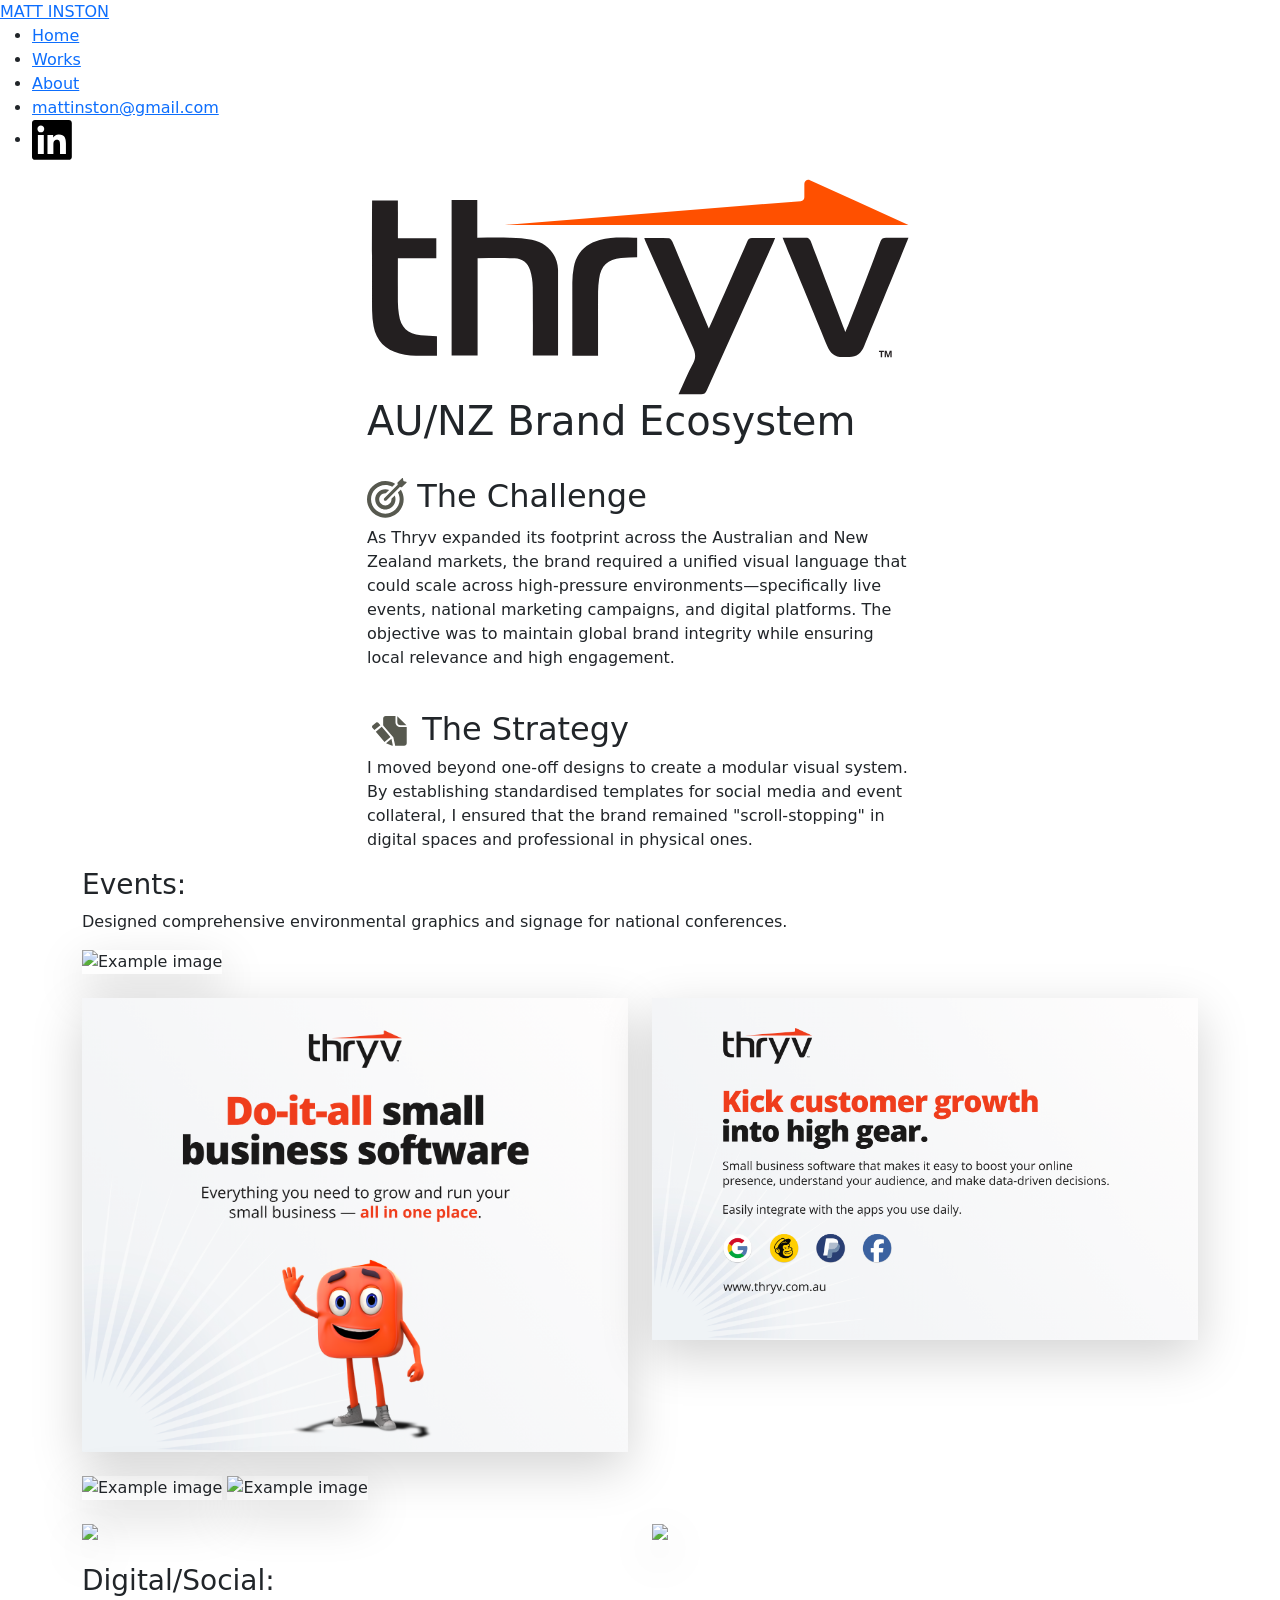
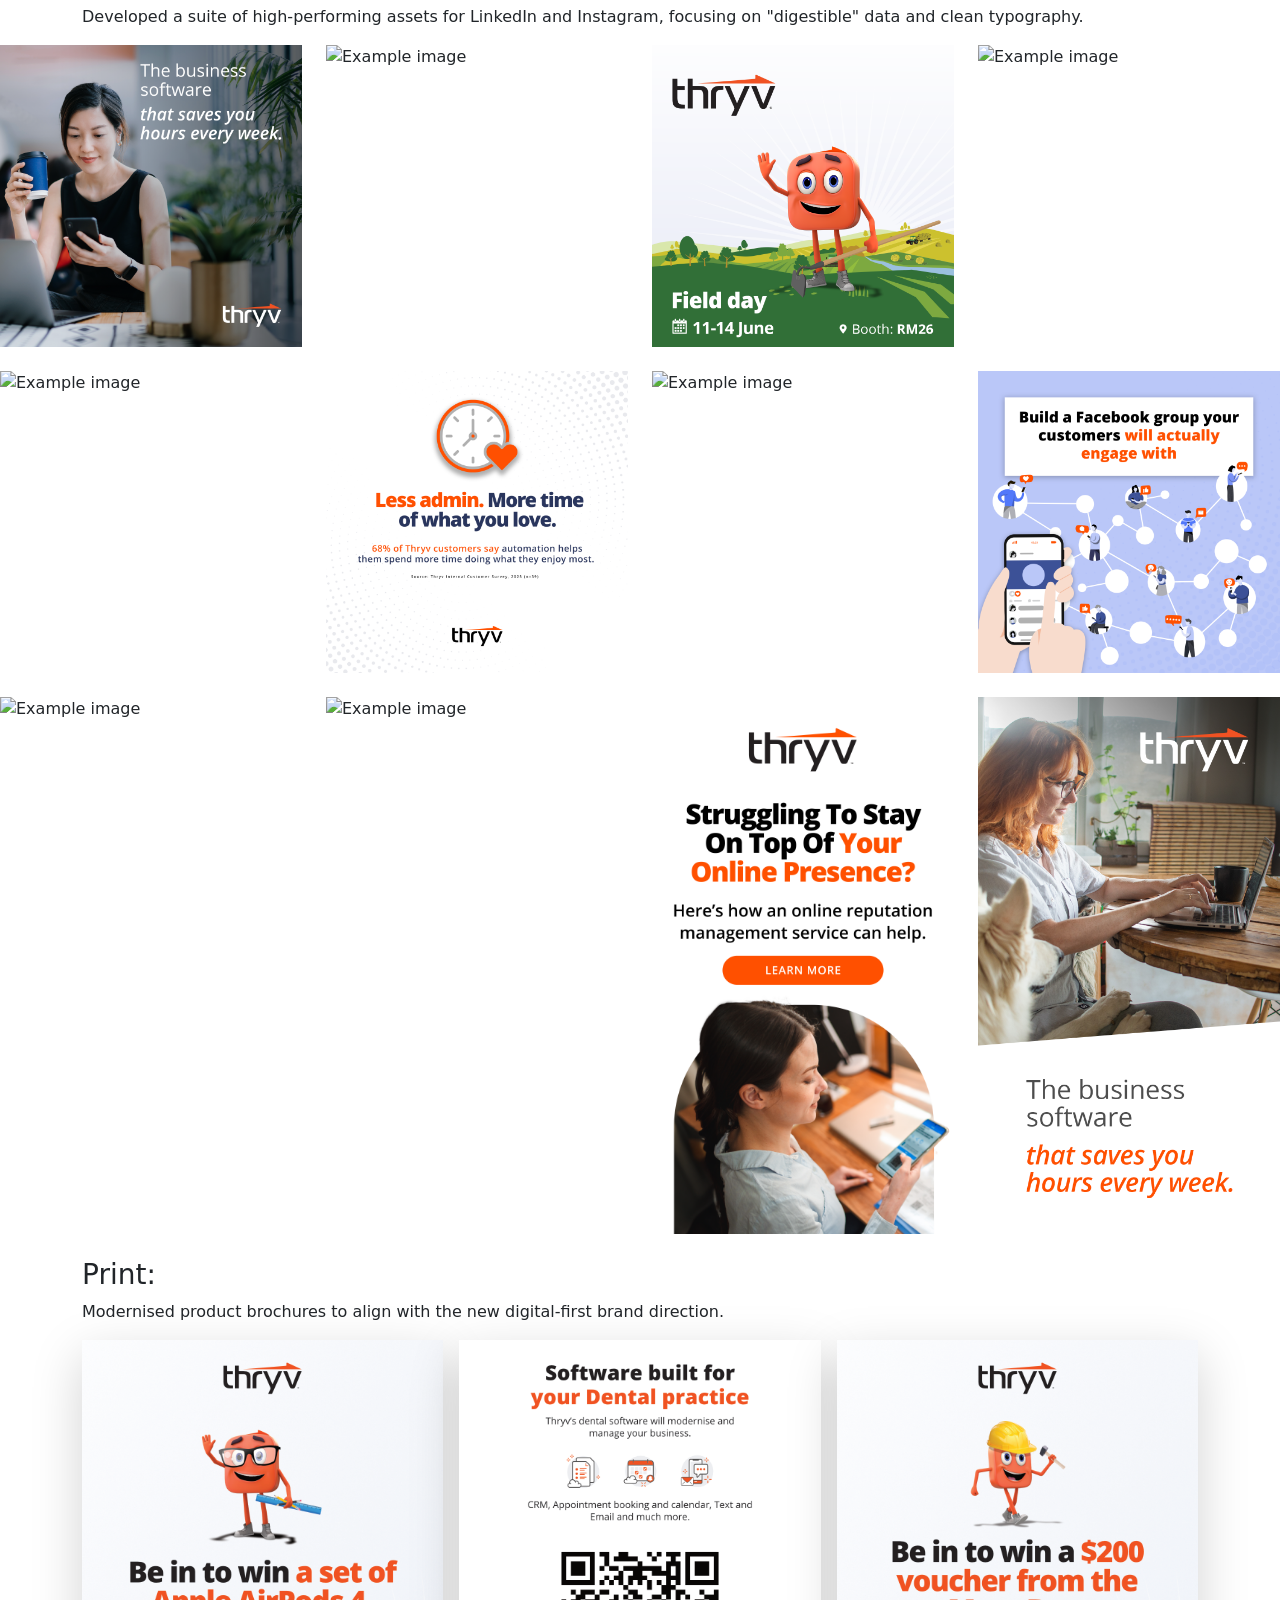
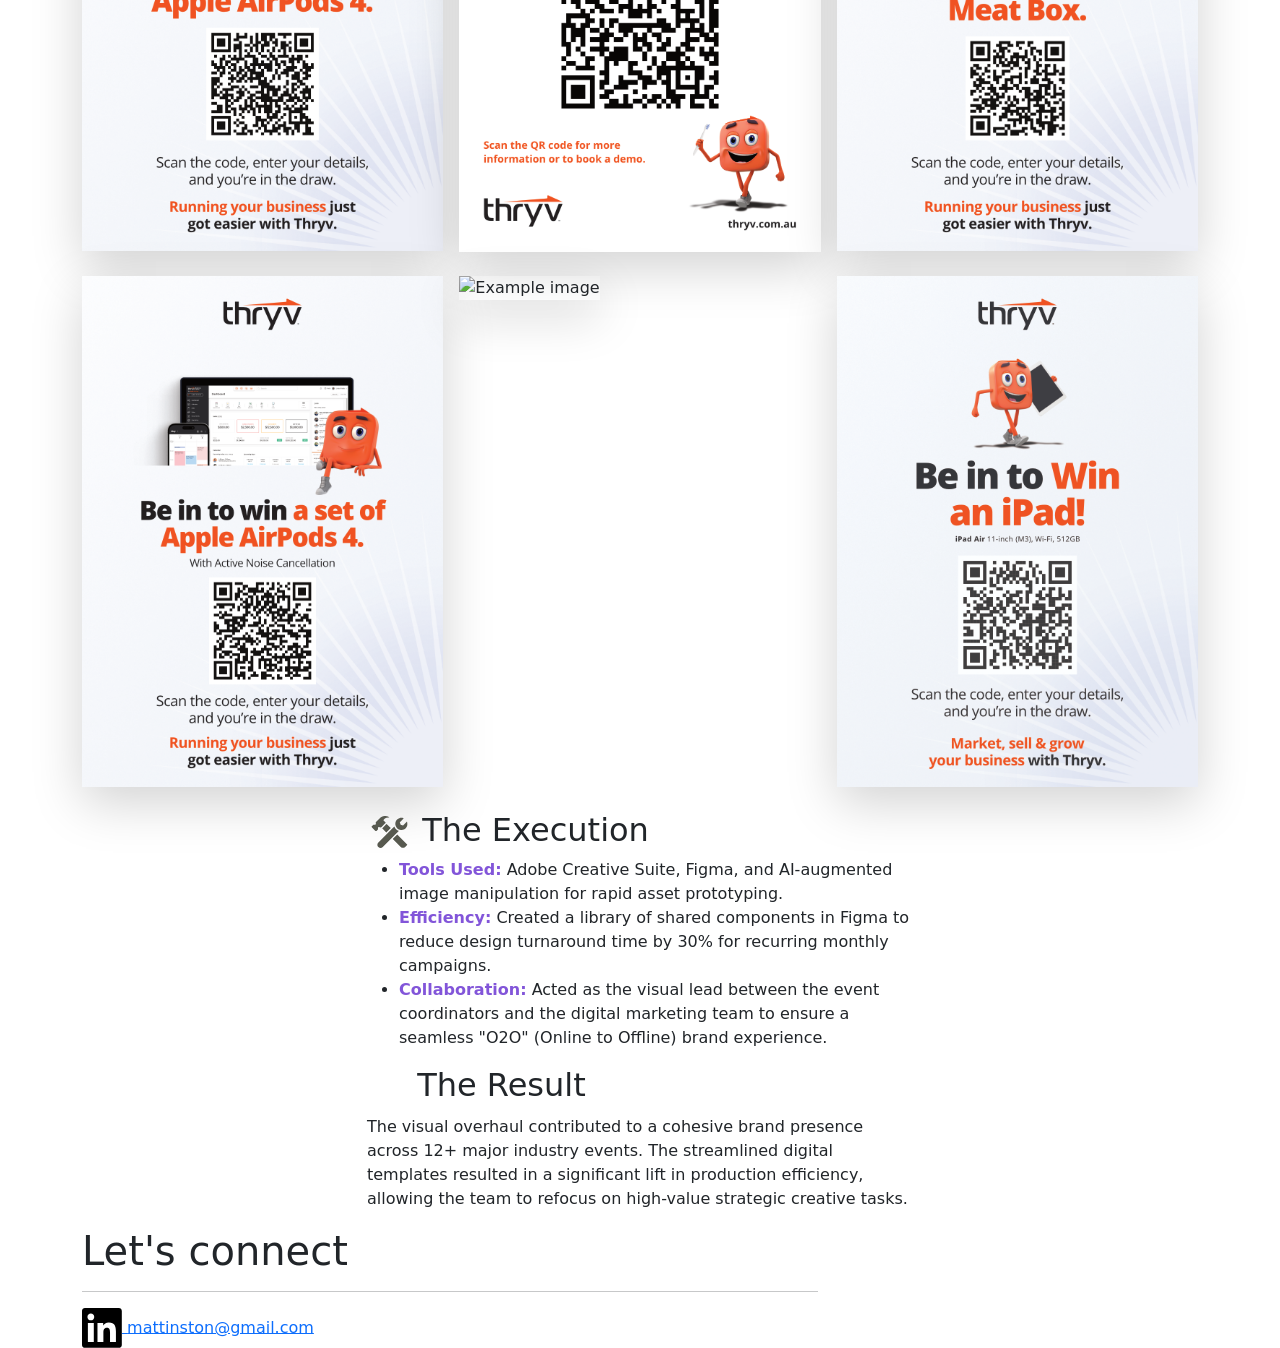
==== thryv.html @ fdf3aff1 "Add files via upload" ====
<!doctype html>
<html lang="en">
  <head>
    <meta charset="utf-8">

    <meta name="viewport" content="width=device-width, initial-scale=1.0">
    <meta name="description" content="">
    <meta name="author" content="Mark Otto, Jacob Thornton, and Bootstrap contributors">
    <meta name="generator" content="Hugo 0.83.1">
    <link rel="icon" href="favvvie.svg">
    <title>matt inston - design folio</title>


    <link rel="preconnect" href="https://fonts.googleapis.com">
    <link rel="preconnect" href="https://fonts.gstatic.com" crossorigin>
    <link href="https://fonts.googleapis.com/css2?family=Inter:ital,opsz,wght@0,14..32,100..900;1,14..32,100..900&family=Manrope:wght@200..800&display=swap" rel="stylesheet">




    <link rel="canonical" href="https://getbootstrap.com/docs/5.0/examples/heroes/">

    <link href="https://cdn.jsdelivr.net/npm/bootstrap@5.0.0/dist/css/bootstrap.min.css" rel="stylesheet" integrity="sha384-wEmeIV1mKuiNpC+IOBjI7aAzPcEZeedi5yW5f2yOq55WWLwNGmvvx4Um1vskeMj0" crossorigin="anonymous">
    <script src="https://cdn.jsdelivr.net/npm/bootstrap@5.0.0/dist/js/bootstrap.bundle.min.js" integrity="sha384-p34f1UUtsS3wqzfto5wAAmdvj+osOnFyQFpp4Ua3gs/ZVWx6oOypYoCJhGGScy+8" crossorigin="anonymous"></script>



    <!-- Bootstrap core CSS -->
    <link href="bootstrap.min.css" rel="stylesheet">

    <style>


      @media (min-width: 768px) {

      }
    </style>


    <!-- Custom styles for this template -->
    <link href="heroes.css" rel="stylesheet">













<script src="https://cdnjs.cloudflare.com/ajax/libs/gsap/3.12.2/gsap.min.js"></script>


</head>
<body>

<div class="page-wrapper">

  <header>



  <div class="logo">
<a href="index.html">MATT INSTON</a>
  </div>

  <div class="menu-btn" id="menuBtn">
  <span></span>
  <span></span>
  <span></span>
  </div>

  </header>
  <main>

  <nav class="menu" id="menu">

    <ul class="menu-links">

    <li><a href="index.html">Home</a></li>
    <li><a href="work.html">Works</a></li>
    <li><a href="about.html">About</a></li>
    <li><a href="mailto:mattinston@gmail.com">mattinston@gmail.com</a></li>
    <li>
      <a class="nav-icon" href="https://www.linkedin.com/in/matt-inston-82a28016/">
              <?xml version="1.0" encoding="UTF-8" standalone="no"?>
              <!DOCTYPE svg PUBLIC "-//W3C//DTD SVG 1.1//EN" "http://www.w3.org/Graphics/SVG/1.1/DTD/svg11.dtd">
              <svg width="40" height="40" viewBox="0 0 145 145" version="1.1" xmlns="http://www.w3.org/2000/svg" xmlns:xlink="http://www.w3.org/1999/xlink" xml:space="preserve" xmlns:serif="http://www.serif.com/" style="fill-rule:evenodd;clip-rule:evenodd;stroke-linejoin:round;stroke-miterlimit:2;">
                  <g transform="matrix(1,0,0,1,-1939.408333,-1351.593333)">
                      <g transform="matrix(4.166667,0,0,4.166667,2062.3875,1372.9975)">
                          <path d="M0,24.378L-5.137,24.378L-5.137,16.355C-5.137,14.427 -5.196,11.998 -7.831,11.998C-10.525,11.998 -10.908,14.118 -10.908,16.238L-10.908,24.393L-16.045,24.393L-16.045,7.832L-11.099,7.832L-11.099,10.084L-11.04,10.084C-10.334,8.804 -8.67,7.39 -6.168,7.39C-0.972,7.39 0,10.791 0,15.281L0,24.378ZM-21.831,5.58C-23.494,5.58 -24.789,4.226 -24.789,2.621C-24.789,0.958 -23.435,-0.338 -21.831,-0.338C-20.167,-0.338 -18.872,1.016 -18.872,2.621C-18.872,4.226 -20.152,5.58 -21.831,5.58M-19.254,24.378L-24.391,24.378L-24.391,7.832L-19.254,7.832L-19.254,24.378ZM2.561,-5.137L-26.953,-5.137C-28.367,-5.137 -29.515,-4.047 -29.515,-2.634L-29.515,27.013C-29.515,28.426 -28.367,29.515 -26.953,29.515L2.561,29.515C3.975,29.515 5.123,28.426 5.123,27.013L5.123,-2.634C5.123,-4.047 3.975,-5.137 2.561,-5.137"/>
                      </g>
                  </g>
              </svg>
            </a>

    </li>
    </ul>

  </nav>




  <div class="gradient-bg">
    <div class="blob blob1"></div>
    <div class="blob blob2"></div>
    <div class="blob blob3"></div>
  </div>










  <div class="container projectIntro">
  <div class="row">
  <div class="col-lg-6 mx-auto">
      <img src="Thryv_lockup.svg" class="ProjectLogo">
      <h1>AU/NZ Brand Ecosystem</h1>

<br>



<h2 class="heading-with-icon">
  <!-- Inline SVG Icon Code -->
  <svg class="icon" width="40" height="40" viewBox="0 0 104 104" fill="none" xmlns="http://www.w3.org/2000/svg">
  <path d="M101.896 9.62125L95.8048 8.52124C95.1923 8.40874 94.7132 7.92958 94.6048 7.31708L93.5007 1.22541C93.2882 0.0420774 91.834 -0.41209 90.9798 0.43791L79.5215 11.8962C79.1757 12.2421 79.0215 12.7379 79.109 13.2171L79.9215 17.7171L44.859 52.7837C43.3465 54.2962 43.3465 56.7504 44.859 58.2629C45.6173 59.0212 46.609 59.4004 47.6007 59.4004C48.5923 59.4004 49.584 59.0212 50.3382 58.2629L85.4048 23.2004L89.9048 24.0129C90.3882 24.1004 90.8798 23.9462 91.2257 23.6004L102.684 12.1421C103.534 11.2921 103.08 9.83375 101.896 9.62125Z" fill="#57594F"/>
  <path d="M47.6908 39.4268C48.1033 39.4268 48.5074 39.456 48.9116 39.4893L57.5158 30.8852C54.4741 29.6643 51.1616 28.9727 47.6908 28.9727C33.1033 28.9727 21.2324 40.8435 21.2324 55.431C21.2324 70.0227 33.1033 81.8893 47.6908 81.8893C62.2783 81.8893 74.1491 70.0227 74.1491 55.431C74.1491 51.9602 73.4574 48.6477 72.2366 45.606L63.6324 54.2102C63.6658 54.6143 63.6949 55.0185 63.6949 55.431C63.6949 64.256 56.5158 71.4352 47.6908 71.4352C38.8658 71.4352 31.6866 64.256 31.6866 55.431C31.6866 46.606 38.8658 39.4268 47.6908 39.4268Z" fill="#57594F"/>
  <path d="M87.6042 30.238L80.3208 37.5214C83.25 42.8422 84.925 48.9422 84.925 55.4339C84.925 75.963 68.2208 92.6672 47.6917 92.6672C27.1583 92.6672 10.4542 75.963 10.4542 55.4339C10.4542 34.9005 27.1583 18.1964 47.6917 18.1964C54.1792 18.1964 60.2792 19.8714 65.6 22.8005L72.8833 15.5172L72.7833 14.9547C65.4833 10.413 56.9 7.74219 47.6917 7.74219C21.3958 7.74219 0 29.1339 0 55.4339C0 81.7297 21.3958 103.121 47.6917 103.121C73.9875 103.121 95.3792 81.7297 95.3792 55.4339C95.3792 46.2214 92.7125 37.638 88.1708 30.338L87.6042 30.238Z" fill="#57594F"/>
  </svg>
  The Challenge
</h2>
<p>As Thryv expanded its footprint across the Australian and New Zealand markets, the brand required a unified visual language that could scale across high-pressure environments—specifically live events, national marketing campaigns, and digital platforms. The objective was to maintain global brand integrity while ensuring local relevance and high engagement.</p>

<br>

<h2 class="heading-with-icon">
  <svg width="45" height="30" viewBox="0 0 105 90" fill="none" xmlns="http://www.w3.org/2000/svg">
  <g clip-path="url(#clip0_25_79)">
  <path d="M75.9192 18.4333V1.09166L103.411 27.5667H85.3609C80.2317 27.6542 76.0025 23.5625 75.9192 18.4333ZM85.3609 33C77.2234 33.0833 70.5484 26.5708 70.4359 18.4292V0H41.09C36.8859 0 33.4775 3.40833 33.4775 7.61667V28.05L34.8484 29.675L61.2234 60.4667L63.9359 63.6667L69.015 86.5125C69.2817 87.3833 69.3609 88.3 69.2442 89.2042H96.5567C100.761 89.2042 104.173 85.7917 104.173 81.5875V33H85.3609Z" fill="#57594F"/>
  <path d="M25.1243 27.4156L18.8535 20.0281C17.2701 18.1906 14.5076 17.9572 12.6368 19.4947L1.56598 28.8364C-0.279851 30.3822 -0.529852 33.1281 1.00765 34.9822L7.22848 42.2906L25.1243 27.4156ZM55.4327 63.1572L29.2118 32.2656L11.441 47.1156L37.5368 78.0322L55.4327 63.1572ZM58.3285 68.4114L42.1327 81.8406L60.5618 88.9489C61.8827 89.5323 62.616 88.6947 62.2868 87.5031L58.3285 68.4114Z" fill="#57594F"/>
  </g>
  <defs>
  <clipPath id="clip0_25_79">
  <rect width="105" height="90" fill="white"/>
  </clipPath>
  </defs>
  </svg>
The Strategy
</h2>





<p>I moved beyond one-off designs to create a modular visual system. By establishing standardised templates for social media and event collateral, I ensured that the brand remained "scroll-stopping" in digital spaces and professional in physical ones.</p>
  </div>
  </div>
  </div>



<div class="container projectWrap">
  <h3 class="projectTag">Events:</h3>
  <p>Designed comprehensive environmental graphics and signage for national conferences.</p>

<img src="orange3.png" class="img-fluid shadow-lg mb-4" alt="Example image" loading="lazy">





<div class="row">
   <div class="col">
    <img src="final_box_1.png" class="img-fluid shadow-lg mb-4">
   </div>
   <div class="col">
  <img src="final_box_2.png" class="img-fluid shadow-lg mb-4">
   </div>
 </div>











<img src="nz_working_1.png" class="img-fluid shadow-lg mb-4" alt="Example image" loading="lazy">
<img src="orange4.png" class="img-fluid shadow-lg mb-4" alt="Example image" loading="lazy">




<div class="row">
   <div class="col">
    <img src="leftSide.png" class="img-fluid shadow-lg mb-4">
   </div>
   <div class="col">
  <img src="rightSide.png" class="img-fluid shadow-lg mb-4">
   </div>
 </div>


  </div>








        <div class="container projectWrap">
            <h3 class="projectTag">Digital/Social:</h3>
          <p>Developed a suite of high-performing assets for LinkedIn and Instagram, focusing on "digestible" data and clean typography.
      </p>

          </div>



        <div class="row row-cols-1 row-cols-sm-2 row-cols-md-3 row-cols-lg-4 socialWrap">
          <div class="col d-flex align-items-start">

            <div>
               <img src="thryv_businessSoftware_3.png" class="img-fluid mb-4" alt="Example image" loading="lazy">
            </div>
          </div>
          <div class="col d-flex align-items-start">

            <div>
              <img src="SM_business.gif" class="img-fluid mb-4" alt="Example image" loading="lazy">
            </div>
          </div>
          <div class="col d-flex align-items-start">

            <div>
              <img src="Field_Day_LInkedIn_Post_2.png" class="img-fluid mb-4" alt="Example image" loading="lazy">
            </div>
          </div>
          <div class="col d-flex align-items-start">

            <div>
              <img src="review design.gif" class="img-fluid mb-4" alt="Example image" loading="lazy">
            </div>
          </div>
          <div class="col d-flex align-items-start">

            <div>
              <img src="landscaping.gif" class="img-fluid mb-4" alt="Example image" loading="lazy">
            </div>
          </div>
          <div class="col d-flex align-items-start">

            <div>
            <img src="_0000s_0001_Stat_3.jpg" class="img-fluid mb-4" alt="Example image" loading="lazy">
            </div>
          </div>
          <div class="col d-flex align-items-start">

            <div>
            <img src="Perth Trade show.gif" class="img-fluid mb-4" alt="Example image" loading="lazy">
            </div>
          </div>

          <div class="col d-flex align-items-start">

            <div>
            <img src="blog post groups_2.png" class="img-fluid mb-4" alt="Example image" loading="lazy">
            </div>
          </div>




          <div class="col d-flex align-items-start">

            <div>
            <img src="Instagram story - 6.png" class="img-fluid mb-4" alt="Example image" loading="lazy">
            </div>
          </div>

          <div class="col d-flex align-items-start">

            <div>
            <img src="Comp1.gif" class="img-fluid mb-4" alt="Example image" loading="lazy">
            </div>
          </div>

          <div class="col d-flex align-items-start">

            <div>
            <img src="Copy B - IG Story - 1080x1920.png" class="img-fluid mb-4" alt="Example image" loading="lazy">
            </div>
          </div>

          <div class="col d-flex align-items-start">

            <div>
            <img src="thryv_businessSoftware_Story_2.png" class="img-fluid mb-4" alt="Example image" loading="lazy">
            </div>
          </div>

  </div>


  <div class="container projectWrap">
      <h3 class="projectTag">Print:</h3>
    <p>Modernised product brochures to align with the new digital-first brand direction.</p>

    </div>
<div class="container">

                      <div class="row row-cols-1 row-cols-sm-2 row-cols-md-3 g-3">
                        <div class="col">
                          <div>
                        <img src="Air_pods_A4.png" class="img-fluid shadow-lg mb-4" alt="Example image" loading="lazy">
                          </div>
                        </div>


                        <div class="col">
                          <div>
                          <img src="Dental_A3.png" class="img-fluid shadow-lg mb-4" alt="Example image" loading="lazy">

                          </div>
                        </div>

                        <div class="col">
                          <div>
                          <img src="tradie_A4.png" class="img-fluid shadow-lg mb-4" alt="Example image" loading="lazy">

                          </div>
                        </div>

</div>
</div>


<div class="container">

                      <div class="row row-cols-1 row-cols-sm-2 row-cols-md-3 g-3">
                        <div class="col">
                          <div>
                        <img src="Air_4_A4.png" class="img-fluid shadow-lg mb-4" alt="Example image" loading="lazy">
                          </div>
                        </div>


                        <div class="col">
                          <div>
                          <img src="NZ_print_A4.png" class="img-fluid shadow-lg mb-4" alt="Example image" loading="lazy">

                          </div>
                        </div>

                        <div class="col">
                          <div>
                          <img src="IpadNew.jpg" class="img-fluid shadow-lg mb-4" alt="Example image" loading="lazy">

                          </div>
                        </div>

</div>
</div>









            <div class="container projectIntro execution">
            <div class="row">
            <div class="col-lg-6 mx-auto">



              <h2 class="heading-with-icon">
                <svg width="45" height="32" viewBox="0 0 107 94" fill="none" xmlns="http://www.w3.org/2000/svg">
                <g clip-path="url(#clip0_25_115)">
                <path d="M44.0289 24.1781L42.9997 25.2031L33.9497 34.1947L32.9164 35.2197L31.8872 36.2406L44.1039 48.4614L57.233 35.3322L45.058 23.1572L44.0289 24.1781Z" fill="#57594F"/>
                <path d="M60.177 64.5294L73.302 51.4044L73.2978 51.396L80.8853 43.8127C80.3895 43.6294 79.9061 43.4335 79.4311 43.2127C78.9645 43.0044 78.5061 42.7794 78.0603 42.5335C76.202 41.5294 74.4853 40.2502 72.952 38.7169C71.3853 37.1502 70.0811 35.3835 69.0645 33.4794C68.8228 33.0252 68.602 32.5669 68.3936 32.1002C68.177 31.6169 67.9853 31.1335 67.8061 30.6377L60.1728 38.271L60.1645 38.2627L59.1353 39.2877L58.1103 40.3127L49.0895 49.3377L48.0603 50.3627L47.9603 50.4669L47.0353 51.3877L47.0436 51.396L19.4645 78.9794C16.9353 83.146 17.6353 87.8127 20.6061 90.7835L20.7603 90.9377C22.5561 92.7377 24.9186 93.6377 27.2728 93.6377C29.6145 93.6377 31.952 92.7502 33.727 90.9752L60.1728 64.5252L60.177 64.5294Z" fill="#57594F"/>
                <path d="M76.2324 54.334L65.1574 65.409L64.1324 66.4382L63.1074 67.4632L86.5283 90.884C88.3033 92.659 90.6366 93.5465 92.9741 93.5465C95.3366 93.5465 97.6991 92.6423 99.5033 90.8423L106.066 84.1673L76.2324 54.334Z" fill="#57594F"/>
                <path d="M19.7292 36.3C19.5 34.2833 21.1 32.6167 23.0083 32.6167C23.2833 32.6167 23.5708 32.65 23.8583 32.725L28.3625 33.9042L28.9583 33.3083L31.0167 31.2667L40.0708 22.2708L41.1 21.25L42.1292 20.225L42.5792 19.775L35.5167 12.7167C37.0125 9.69167 41.0458 4.52083 51.175 4.52083C51.7292 4.52083 52.2917 4.5375 52.8792 4.56667H52.8917C53.6833 4.56667 49.0958 0 41.175 0C37.2542 0 32.5375 1.11667 27.2167 4.475L13.075 18.6167L13.475 22.125C13.7 24.1125 12.1333 25.8125 10.1917 25.8125C10.0667 25.8125 9.9375 25.8042 9.80833 25.7875L6.3 25.3917L0 31.6917L11.4125 43.1C12.0583 43.7458 12.9042 44.0667 13.75 44.0667C14.5958 44.0667 15.4417 43.7458 16.0833 43.1L20.05 39.1375L19.7292 36.3Z" fill="#57594F"/>
                <path d="M71.1376 27.3043C71.2626 27.8418 71.4167 28.371 71.5959 28.896C71.7626 29.396 71.9542 29.8876 72.1709 30.3751C73.0376 32.3376 74.2709 34.1793 75.8834 35.7876C77.4542 37.3585 79.2417 38.5751 81.1542 39.4376C81.6334 39.6543 82.1251 39.8501 82.6209 40.0251C83.1376 40.2043 83.6667 40.3626 84.2001 40.4918L84.2042 40.496C85.6209 40.846 87.0667 41.021 88.5126 41.021C88.8667 41.021 89.2251 41.0085 89.5792 40.9876C93.7917 40.7376 97.9376 39.0043 101.158 35.7835C109.933 27.0085 104.929 16.2543 104.929 16.2543L93.2917 27.8918L86.3042 25.371L83.7084 18.4251L85.5501 16.5835L88.4834 13.6543L95.4084 6.7293C95.4084 6.7293 92.4001 5.0918 88.1584 5.0918C84.5917 5.0918 80.1501 6.25013 75.8917 10.5085C72.7251 13.6751 70.9959 17.7293 70.6959 21.8668C70.5667 23.6793 70.7126 25.5126 71.1334 27.2918L71.1376 27.3043Z" fill="#57594F"/>
                </g>
                <defs>
                <clipPath id="clip0_25_115">
                <rect width="107" height="94" fill="white"/>
                </clipPath>
                </defs>
                </svg>
            The Execution
              </h2>




          <ul>
<li><strong style="color:#8255D9;">Tools Used:</strong> Adobe Creative Suite, Figma, and AI-augmented image manipulation for rapid asset prototyping.</li>
<li><strong style="color:#8255D9;">Efficiency:</strong> Created a library of shared components in Figma to reduce design turnaround time by 30% for recurring monthly campaigns.</li>
<li><strong style="color:#8255D9;">Collaboration:</strong> Acted as the visual lead between the event coordinators and the digital marketing team to ensure a seamless "O2O" (Online to Offline) brand experience.</li>


          </ul>

            </div>
            </div>
            </div>







            <div class="container results">



            <div class="row">
            <div class="col-lg-6 mx-auto">


              <h2 class="heading-with-icon">
              <svg width="40" height="40" viewBox="0 0 105 105" fill="none" xmlns="http://www.w3.org/2000/svg">
              <path d="M103.571 53.816C104.413 53.1868 104.584 51.991 103.95 51.1493L103.571 50.7702L94.6877 42.8993C93.6044 41.9577 93.2044 40.4493 93.671 39.091L97.4794 27.9243C97.9169 26.891 97.4335 25.6993 96.4002 25.2618L95.9544 25.1327L84.2794 22.8452C82.9085 22.4952 81.8377 21.4243 81.4877 20.0535L79.2002 8.3785C79.0752 7.34933 78.1377 6.61599 77.1085 6.74099L76.6627 6.8535L65.4919 10.6618C64.1335 11.0952 62.6502 10.6993 61.6877 9.64516L53.8169 0.76183C53.1877 -0.0798369 51.9919 -0.250672 51.1502 0.382661L50.771 0.76183L42.9002 9.64516C41.9585 10.7285 40.4502 11.1285 39.0919 10.6618L27.9252 6.8535C26.8919 6.416 25.7002 6.89933 25.2627 7.93266L25.1335 8.3785L22.846 20.0535C22.496 21.4243 21.4252 22.4952 20.0544 22.8452L8.37936 25.1327C7.27103 25.3243 6.53353 26.3743 6.7252 27.4785L6.85437 27.9243L10.6627 39.091C11.096 40.4493 10.7002 41.9368 9.64603 42.8993L0.7627 50.7702C-0.0789672 51.3993 -0.249804 52.5952 0.379362 53.4368L0.7627 53.816L9.64603 61.6868C10.7294 62.6285 11.1294 64.1368 10.6627 65.491L6.85437 76.6618C6.41687 77.6952 6.9002 78.8868 7.93354 79.3243L8.37936 79.4535L20.0544 81.741C21.4252 82.091 22.496 83.1618 22.846 84.5327L25.1335 96.2077C25.3252 97.3118 26.3752 98.0535 27.4794 97.8618L27.9252 97.7327L39.0919 93.9243C40.4502 93.491 41.9377 93.8868 42.9002 94.941L50.771 103.824C51.4002 104.666 52.596 104.837 53.4377 104.204L53.8169 103.824L61.6877 94.941C62.6294 93.8577 64.1377 93.4577 65.4919 93.9243L76.6627 97.7327C77.571 98.141 78.6377 97.7368 79.046 96.8285L79.2002 96.2077L81.4877 84.5327C81.8377 83.1618 82.9085 82.091 84.2794 81.741L95.9544 79.4535C97.0627 79.2618 97.8002 78.2118 97.6085 77.1077L97.4794 76.6618L93.671 65.491C93.2377 64.1327 93.6335 62.6493 94.6877 61.6868L103.571 53.816ZM77.0169 41.1243L51.8877 72.2952C50.6419 73.8368 48.7919 74.7618 46.8085 74.8327H46.4294C44.6127 74.8368 42.8669 74.116 41.5794 72.8285L28.5585 59.5785C25.8794 56.8993 25.8794 52.5577 28.5585 49.8827C31.2377 47.2035 35.5794 47.2035 38.2544 49.8827L46.0252 57.6493L66.3294 32.416C68.8002 29.5452 73.1252 29.2202 75.996 31.6868C78.7419 34.0452 79.1794 38.1368 76.9919 41.0202L77.0169 41.1243Z" fill="#ffffff"/>
              </svg>
            The Result
              </h2>

  <p>The visual overhaul contributed to a cohesive brand presence across 12+ major industry events. The streamlined digital templates resulted in a significant lift in production efficiency, allowing the team to refocus on high-value strategic creative tasks.</p>

            </div>
          </div>
          </div>






        </main>


<footer id="contactLink">



<div class="container">
  <div class="row no-gutters">
    <div class="col-12 col-sm-6 col-md-8"><h1>Let's
connect</h1>
<hr>
<a class="icon" href="https://www.linkedin.com/in/matt-inston-82a28016/">
        <?xml version="1.0" encoding="UTF-8" standalone="no"?>
        <!DOCTYPE svg PUBLIC "-//W3C//DTD SVG 1.1//EN" "http://www.w3.org/Graphics/SVG/1.1/DTD/svg11.dtd">
        <svg width="40" height="40" viewBox="0 0 145 145" version="1.1" xmlns="http://www.w3.org/2000/svg" xmlns:xlink="http://www.w3.org/1999/xlink" xml:space="preserve" xmlns:serif="http://www.serif.com/" style="fill-rule:evenodd;clip-rule:evenodd;stroke-linejoin:round;stroke-miterlimit:2;">
            <g transform="matrix(1,0,0,1,-1939.408333,-1351.593333)">
                <g transform="matrix(4.166667,0,0,4.166667,2062.3875,1372.9975)">
                    <path d="M0,24.378L-5.137,24.378L-5.137,16.355C-5.137,14.427 -5.196,11.998 -7.831,11.998C-10.525,11.998 -10.908,14.118 -10.908,16.238L-10.908,24.393L-16.045,24.393L-16.045,7.832L-11.099,7.832L-11.099,10.084L-11.04,10.084C-10.334,8.804 -8.67,7.39 -6.168,7.39C-0.972,7.39 0,10.791 0,15.281L0,24.378ZM-21.831,5.58C-23.494,5.58 -24.789,4.226 -24.789,2.621C-24.789,0.958 -23.435,-0.338 -21.831,-0.338C-20.167,-0.338 -18.872,1.016 -18.872,2.621C-18.872,4.226 -20.152,5.58 -21.831,5.58M-19.254,24.378L-24.391,24.378L-24.391,7.832L-19.254,7.832L-19.254,24.378ZM2.561,-5.137L-26.953,-5.137C-28.367,-5.137 -29.515,-4.047 -29.515,-2.634L-29.515,27.013C-29.515,28.426 -28.367,29.515 -26.953,29.515L2.561,29.515C3.975,29.515 5.123,28.426 5.123,27.013L5.123,-2.634C5.123,-4.047 3.975,-5.137 2.561,-5.137"/>
                </g>
            </g>
        </svg>
      </a>

    <a href="mailto:mattinston@gmail.com">mattinston@gmail.com</a>




    </div>

    <div class="col-6 col-md-4">

    </div>
  </div>
</div>




</footer>




</div>

  <script src="menu.js"></script>

  </body>

  </html>
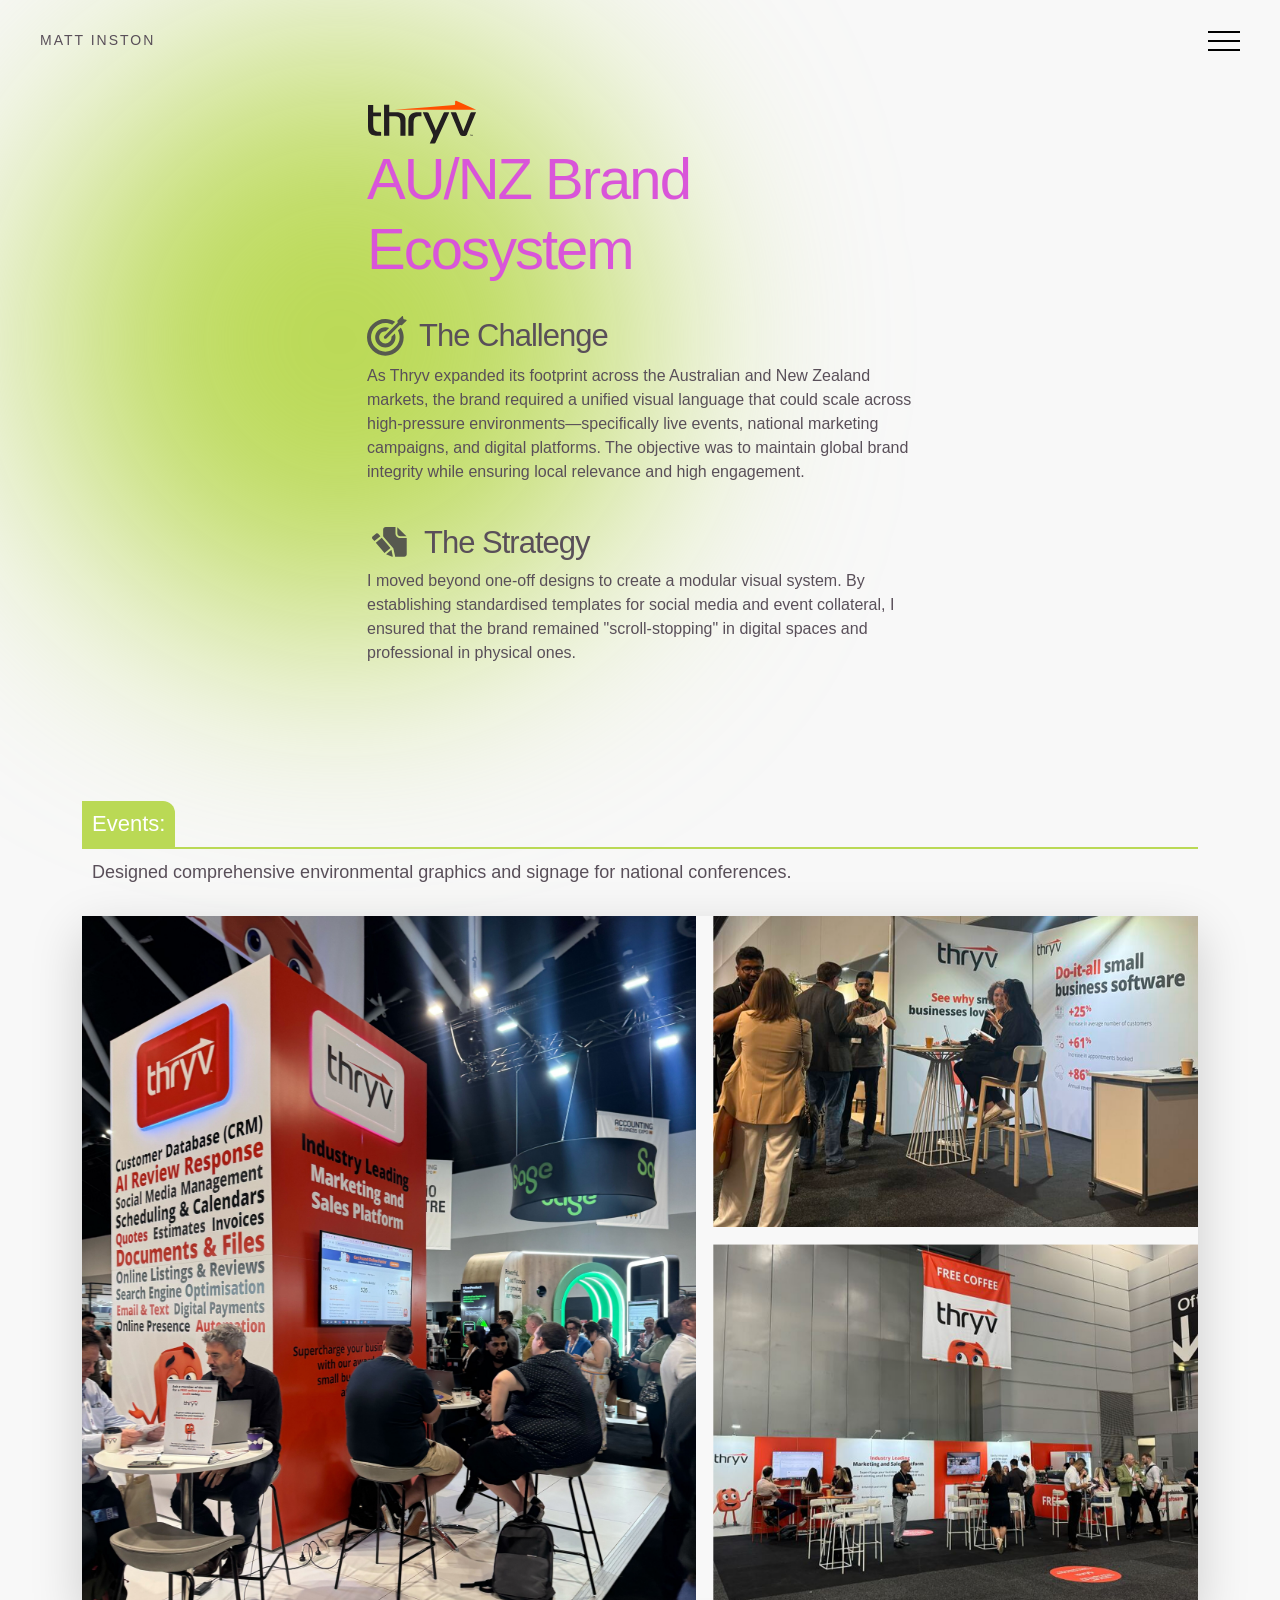
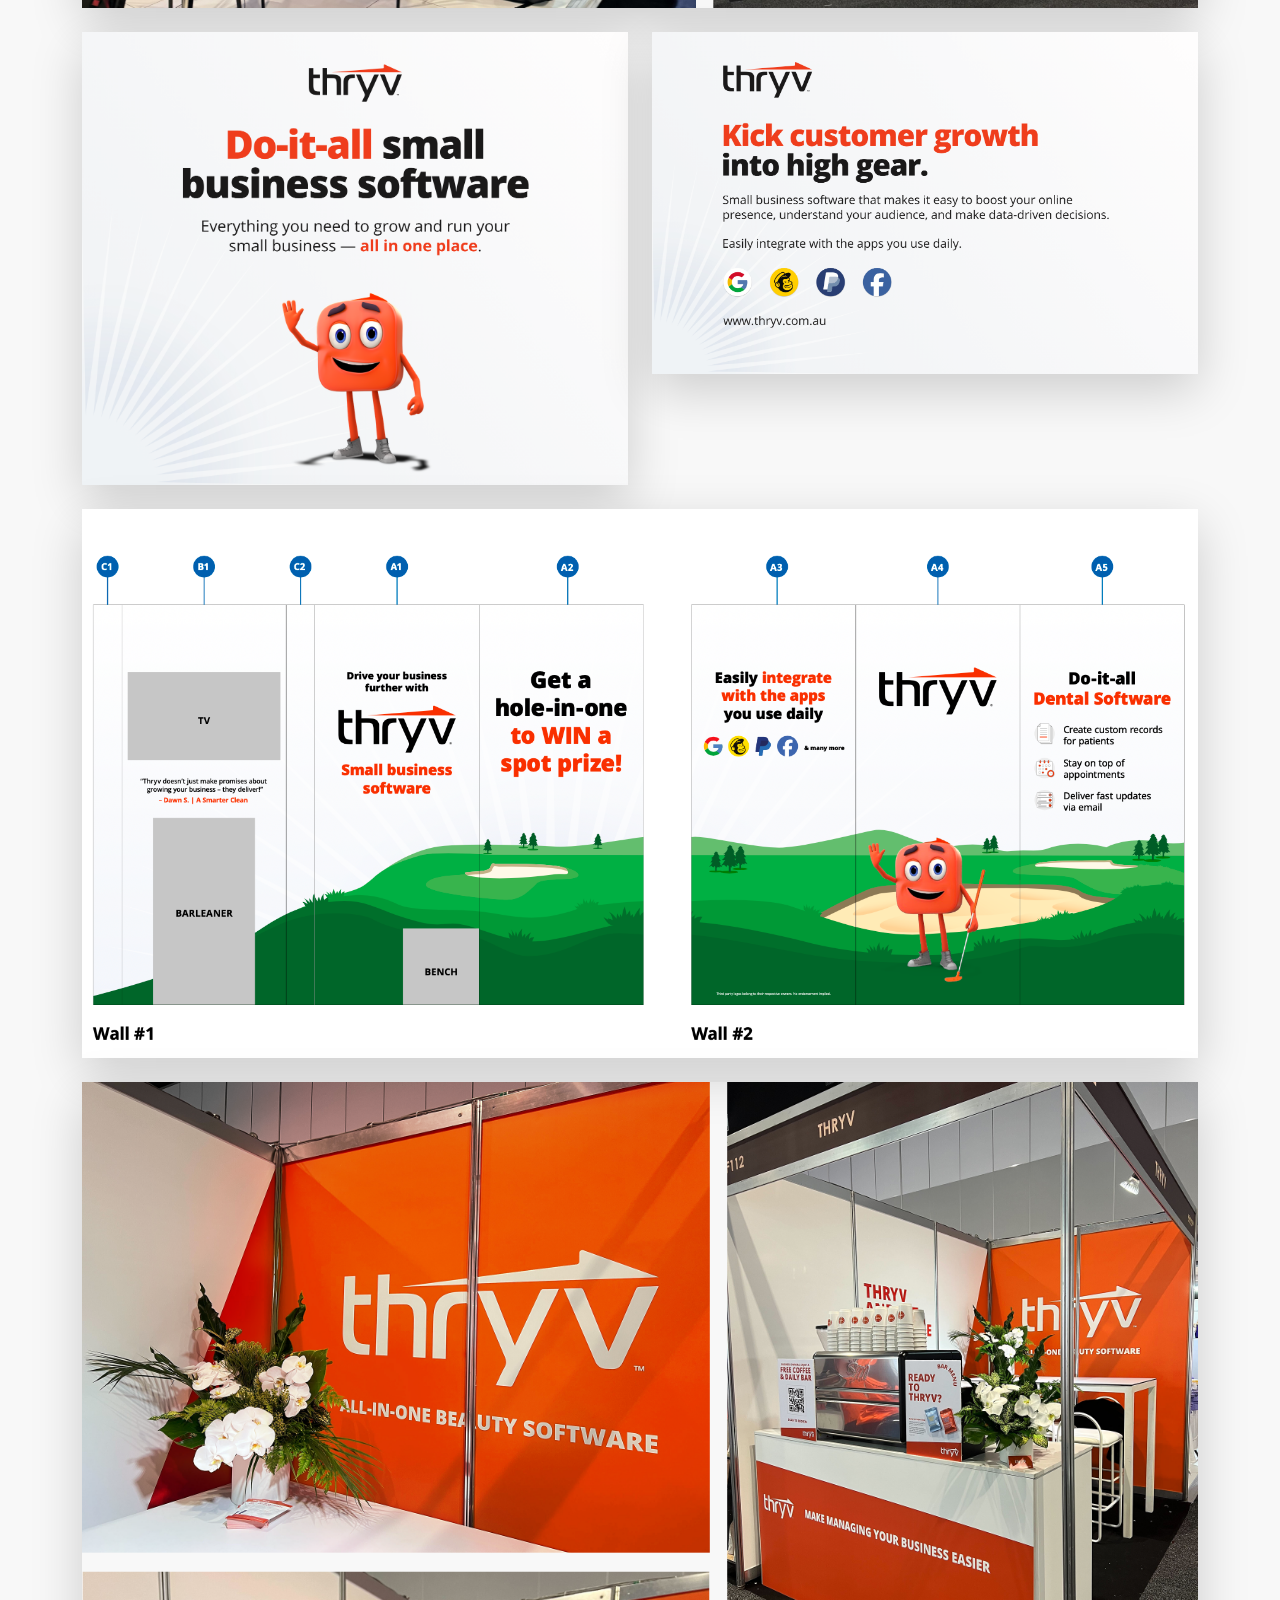
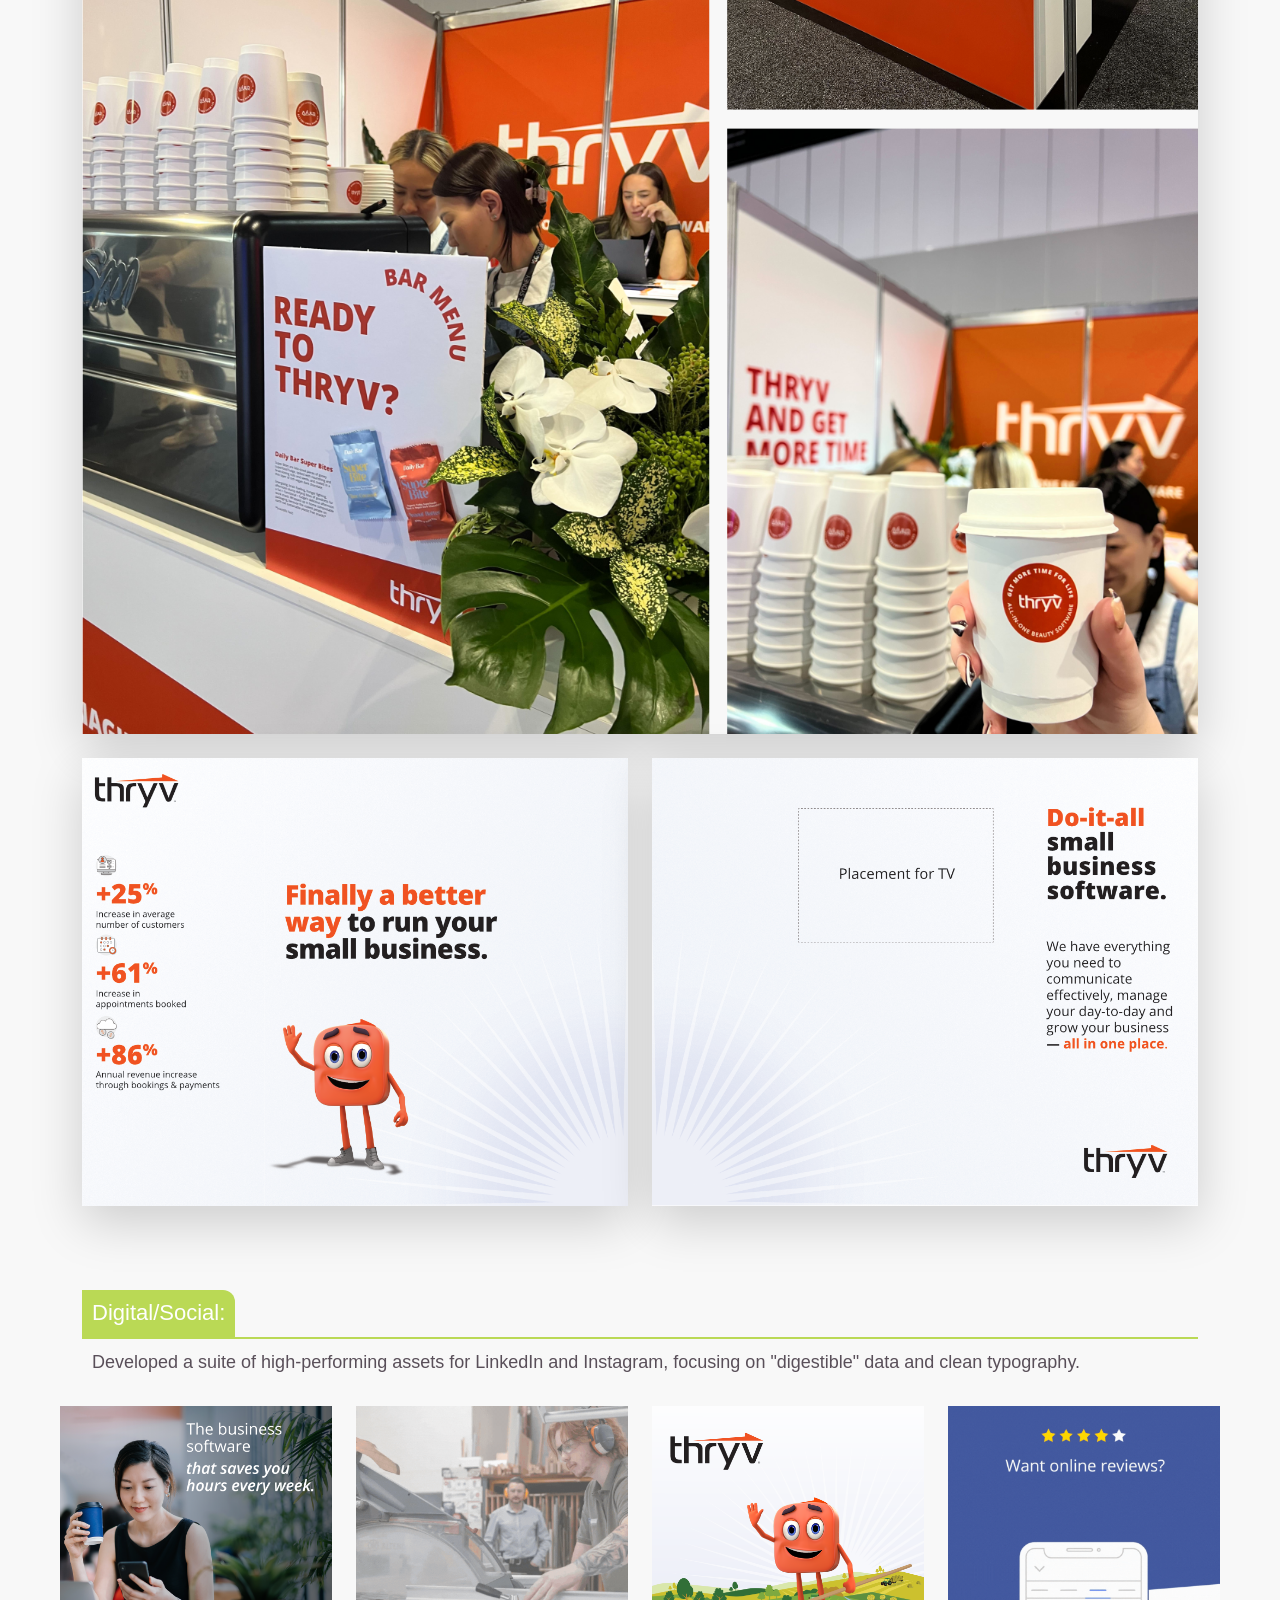
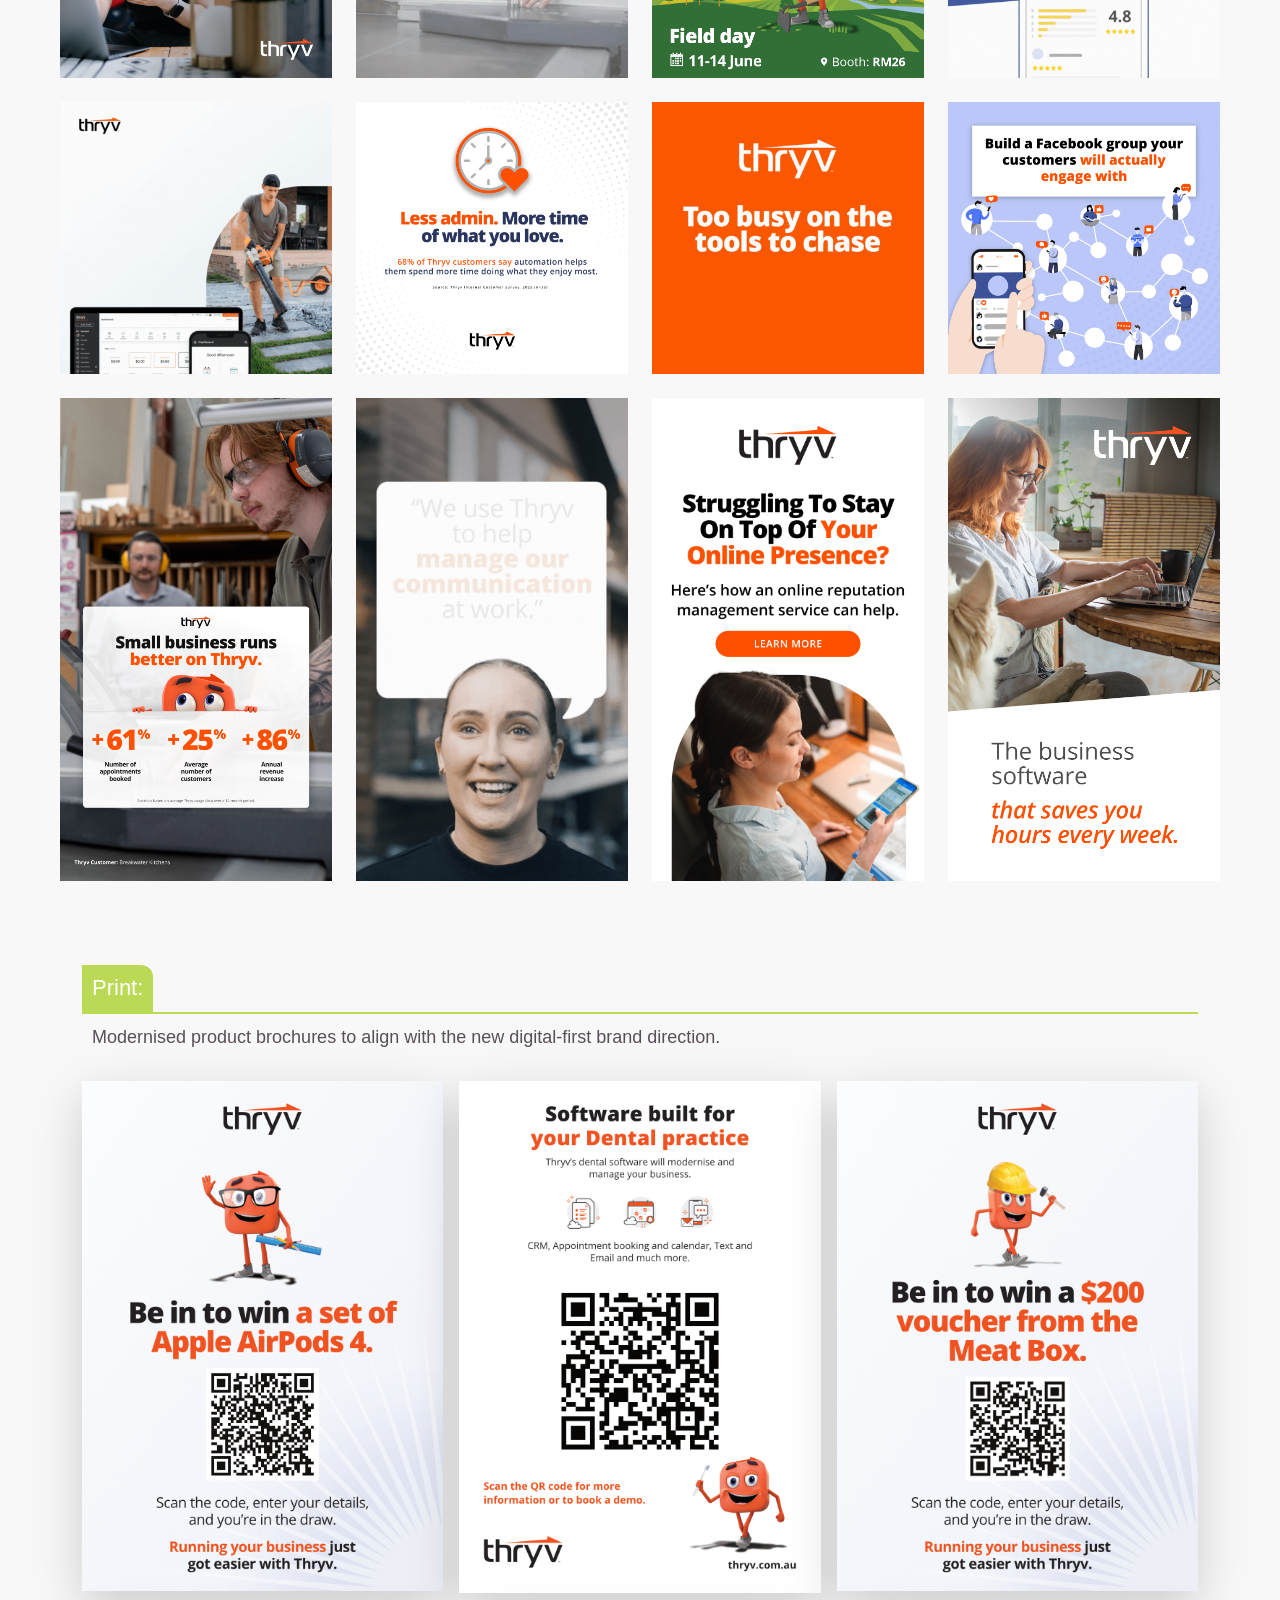
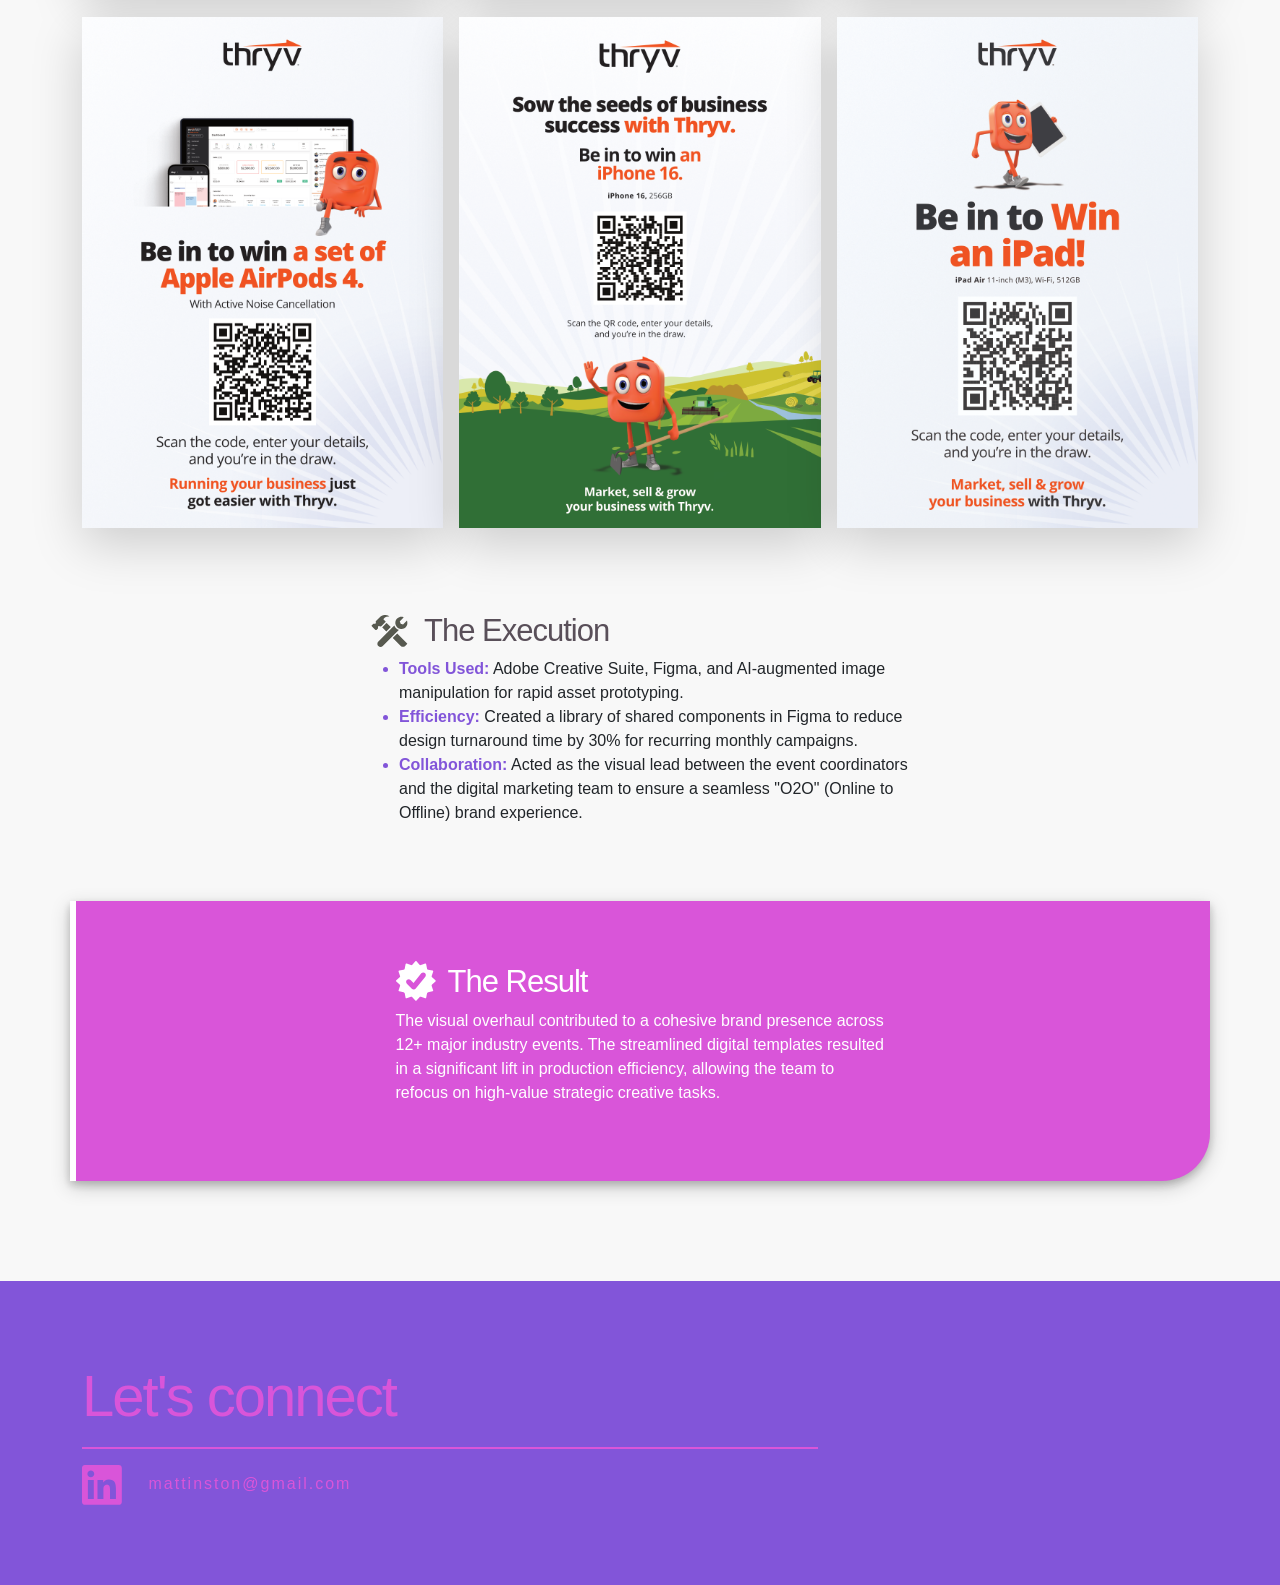
==== commit ca501416: "Add files via upload" ====
--- a/thryv.html
+++ b/thryv.html
@@ -267,7 +267,7 @@
           <div class="col d-flex align-items-start">
 
             <div>
-            <img src="_0000s_0001_Stat_3.jpg" class="img-fluid mb-4" alt="Example image" loading="lazy">
+            <img src="newStat.jpg" class="img-fluid mb-4" alt="Example image" loading="lazy">
             </div>
           </div>
           <div class="col d-flex align-items-start">
--- a/heroes.css
+++ b/heroes.css
@@ -0,0 +1,675 @@
+/ <weight>: Use a value from 200 to 800
+// <uniquifier>: Use a unique and descriptive class name
+
+.manrope-<uniquifier> {
+  font-family: "Manrope", sans-serif;
+  font-optical-sizing: auto;
+  font-weight: <weight>;
+  font-style: normal;
+}
+
+
+
+Inter: CSS class for a variable style
+
+// <weight>: Use a value from 100 to 900
+// <uniquifier>: Use a unique and descriptive class name
+
+.inter-<uniquifier> {
+  font-family: "Inter", sans-serif;
+  font-optical-sizing: auto;
+  font-weight: <weight>;
+  font-style: normal;
+}
+*{
+margin:0;
+padding:0;
+box-sizing:border-box;
+}
+html, body{
+height:100%;
+}
+body{background-color:#F8F8F8;
+margin:0;
+font-family: "Manrope", sans-serif;
+overflow-x:hidden;
+}
+.mattsIntro{
+  margin-bottom:3.5rem;
+}
+.mattsContactWrap{
+  margin-bottom:5rem;
+  padding:2rem;
+}
+.mattsContactWrap img{
+max-width:160px;
+margin-bottom: 1.2rem;
+
+}
+.mattsContactWrap p{
+  font-size: 22px;
+}
+.page-wrapper{
+min-height:100vh;
+display:flex;
+flex-direction:column;
+}
+
+main{
+flex:1;
+padding:40px;
+}
+
+.logo a{
+  text-decoration: none;
+  color: #594F59;
+}
+
+
+
+
+
+footer{
+width:100%;
+background:#8255D9;
+color:white;
+padding:80px 60px;
+margin-top:60px;
+}
+footer a {
+  color: #D955D9;
+margin-right: 20px;
+text-decoration: none;
+transition:0.5s;
+letter-spacing: 2px;
+}
+footer a:hover{
+color:#bada55;
+}
+footer hr{
+border: none;
+height: 2px !important;
+background-color: #D955D9;
+opacity:1;
+}
+
+.icon svg path{
+fill:#D955D9;
+transition:0.7s;
+}
+.icon:hover svg path{
+fill:#bada55;
+}
+
+
+
+
+
+
+
+h1 {
+font-family: "Manrope", sans-serif;
+font-size:58px;
+font-weight: 500;
+letter-spacing:-2px;
+color:#D955D9;
+}
+h2 {
+font-family: "Manrope", sans-serif;
+font-size:31px;
+letter-spacing:-1px;
+font-weight: 500;
+color:#594F59;
+display: flex; /* Helps in aligning the items vertically */
+  align-items: center; /* Centers the icon and text vertically */
+  gap: 10px; /* Adds space between the icon and the text */
+}
+.heading-with-icon {
+  display: flex;
+  align-items: center; /* Vertically centers the icon with the text */
+  gap: 12px;           /* Adds space between the icon and text */
+
+}
+.icon-header {
+  width: 0.7em;
+   height: 0.7em;
+}
+
+
+
+
+
+
+h3 {
+font-family: "Manrope", sans-serif;
+font-size:22px;
+font-weight: 500;
+color:#8255D9;
+}
+p{
+font-family: "Inter", sans-serif;
+font-size:16px;
+color:#594F59;
+}
+ul li::marker {
+  color:#8255D9; /* Choose your color */
+}
+
+
+
+/* HEADER */
+
+header{
+
+position:fixed;
+top:0;
+left:0;
+
+width:100%;
+
+display:flex;
+justify-content:space-between;
+align-items:center;
+
+padding:30px 40px;
+
+z-index:1000;
+
+}
+
+.logo{
+
+font-size:14px;
+letter-spacing:2px;
+
+}
+
+/* HAMBURGER */
+
+.menu-btn{
+
+width:32px;
+height:20px;
+cursor:pointer;
+position:relative;
+z-index:1001;
+
+}
+.menu-btn span{
+
+position:absolute;
+width:100%;
+height:2px;
+background:#000;
+left:0;
+transition:.4s;
+}
+.menu-btn span:nth-child(1){top:0;}
+.menu-btn span:nth-child(2){top:9px;}
+.menu-btn span:nth-child(3){top:18px;}
+
+/* HAMBURGER OPEN */
+
+.menu-btn.open span:nth-child(1){
+
+transform:rotate(45deg);
+top:9px;
+
+}
+
+.menu-btn.open span:nth-child(2){
+
+opacity:0;
+
+}
+
+.menu-btn.open span:nth-child(3){
+
+transform:rotate(-45deg);
+top:9px;
+
+}
+
+
+/* MENU OVERLAY */
+
+.menu{
+z-index:999;
+position:fixed;
+
+top:0;
+left:0;
+
+width:100%;
+height:100vh;
+background-color: #bada55;
+background-image: url("bigM2.svg");
+    background-position: center; /* Center the image on the screen */
+    background-repeat: no-repeat; /* Prevents image tiling */
+    background-size: cover; /* Scales the image to cover the entire container */
+
+
+
+display:flex;
+justify-content:center;
+align-items:center;
+
+opacity:0;
+pointer-events:none;
+
+}
+
+
+/* NAV LINKS */
+
+.menu-links{
+
+list-style:none;
+padding:0;
+margin:0;
+/*text-align:center;*/
+
+
+}
+
+.menu-links li{
+
+overflow:hidden;
+margin:20px 0;
+
+}
+
+.menu-links a{
+
+text-decoration:none;
+
+font-size:48px;
+font-weight:300;
+
+color:#ffffff;
+
+display:inline-block;
+
+transform:translateY(100%);
+opacity:0;
+
+transition:opacity .3s;
+
+}
+
+.menu-links a:hover{
+
+opacity:.35;
+
+}
+
+
+ul li:nth-child(4) a{
+font-size:24px;
+color:#D955D9;
+letter-spacing: 2px;
+border-top: 1px solid #ffffff;
+padding-top: 15px;
+transition:0.7s;
+}
+
+ul li:nth-child(4) a:hover{
+color:#ffffff;
+}
+
+
+
+.nav-icon svg path{
+fill:#D955D9;
+transition:0.7s;
+}
+.nav-icon:hover svg path{
+fill:#ffffff;
+}
+
+
+
+
+
+
+
+/* MOBILE VERSION */
+
+@media (max-width:768px){
+
+header{
+padding:20px;
+}
+
+h1 {
+font-size:42px;
+}
+.mattsContactWrap p{
+  font-size: 18px;
+}
+
+
+.menu-links li{
+margin:22px 0;
+}
+
+.menu-links a{
+font-size:36px;
+}
+
+.logo{
+letter-spacing: 2px;
+font-size:12px;
+
+}
+
+}
+
+
+/* SMALL PHONE */
+
+@media (max-width:480px){
+
+.menu-links a{
+
+font-size:30px;
+
+}
+
+.menu-links li{
+margin:18px 0;
+}
+
+}
+
+.gradient-bg{
+  position:fixed;
+  width:100%;
+  height:100vh;
+  overflow:hidden;
+  filter: blur(120px);
+  z-index:-999;
+}
+
+.blob{
+  position:absolute;
+  width:600px;
+  height:600px;
+  border-radius:50%;
+}
+
+.blob1{
+  background:#8255D9;
+  animation:move1 20s infinite alternate;
+}
+
+.blob2{
+  background:#D955D9;
+  animation:move2 25s infinite alternate;
+}
+
+.blob3{
+  background:#BAD955;
+  animation:move3 30s infinite alternate;
+}
+
+@keyframes move1{
+  from{ transform:translate(-20%, -10%) }
+  to{ transform:translate(40%, 30%) }
+}
+
+@keyframes move2{
+  from{ transform:translate(30%, 40%) }
+  to{ transform:translate(-20%, -30%) }
+}
+
+@keyframes move3{
+  from{ transform:translate(20%, -40%) }
+  to{ transform:translate(-40%, 40%) }
+}
+
+.workHead{
+  border-radius: 0 0 12px 0;
+  background-color: #8255D9;
+  border-left: 6px solid #D955D9;
+  color: #ffffff;
+  padding:10px 20px;
+  display: inline-block;
+  transition:background-color .35s ease, color .35s ease;
+}
+.workLink p{
+text-decoration: none;
+
+}
+a,
+a:hover,
+a:visited,
+a:active {
+  text-decoration: none;
+}
+a:hover .workHead{
+background:#D955D9;
+}
+
+
+
+.ProjectLogo{max-width:110px;margin-top:60px;}
+.ProjectLogoLarger{max-width:220px;margin-top:60px;}
+.projectIntro{margin-bottom:60px;}
+.projectIntroSyn{margin-bottom:20px;}
+
+.projectTag{
+background-color: #BAD955;
+margin:60px 0 0 0;
+padding:10px;
+border-radius: 0 12px 0 0;
+color:#ffffff;
+display: inline-block;
+}
+.projectWrap p{margin-bottom:30px;border-top:2px solid #BAD955;padding:10px 0 0 10px;font-size:18px;}
+
+.socialWrap{
+  padding:0 20px;
+}
+
+.execution{margin-top:60px;}
+.executionSyn{margin-top:20px;}
+
+.results{
+  background-color: #D955D9;
+  padding:60px;
+border-left:6px solid #ffffff;
+  border-radius: 0 0 48px 0;
+  box-shadow: 0 4px 8px 0 rgba(0, 0, 0, 0.2), 0 6px 20px 0 rgba(0, 0, 0, 0.19);
+
+
+
+
+}
+
+.results h2{color:#ffffff;}
+.results p{color:#ffffff;}
+.results ul li{color:#ffffff;}
+.results ul li::marker {
+  color:#ffffff; /* Choose your color */
+}
+.aussie-home-wrap img{}
+.aussiePadd{margin-bottom:60px;}
+
+.littleBit{
+  width:190px;
+  height:8px;
+  background-color:#D955D9;
+  margin-top:2rem;
+}
+
+
+
+
+
+
+
+
+
+
+
+
+
+
+
+
+
+
+
+
+
+
+.button{
+
+position:relative;
+display:inline-flex;
+align-items:center;
+justify-content:center;
+
+padding:16px 30px;
+
+
+border-radius:40px;
+
+overflow:hidden;
+cursor:pointer;
+
+color:#BAD955;
+background:#594F59;
+
+transition:color .35s ease;
+
+}
+
+/* LIQUID BACKGROUND */
+
+.button::before{
+
+content:"";
+
+position:absolute;
+
+left:0;
+bottom:0;
+
+width:100%;
+height:100%;
+
+background:#ffffff;
+
+transform:translateY(100%);
+border-radius:40px;
+
+transition:transform .45s cubic-bezier(.76,0,.24,1);
+
+z-index:0;
+
+}
+
+/* CONTENT */
+
+.button_content{
+
+display:flex;
+align-items:center;
+gap:12px;
+
+position:relative;
+z-index:2;
+
+}
+
+/* TEXT */
+
+.button_text{
+font-size:16px;
+font-weight:500;
+}
+
+/* ARROW */
+
+.button_arrow{
+width:22px;
+transition:transform .3s ease;
+}
+
+/* LINK */
+
+.button_link{
+position:absolute;
+inset:0;
+z-index:3;
+}
+
+/* HOVER */
+
+.button:hover::before{
+
+transform:translateY(0);
+
+}
+
+.button:hover{
+
+color:#594F59;
+
+}
+
+.button:hover .button_arrow{
+
+transform:translateX(6px);
+
+}
+.ahwrap{
+  margin:10px 0 3px 0;
+}
+.teckKit p{
+font-size: 18px;
+
+}
+.teckKit h2{
+  margin: 2rem 0;
+}
+
+.teckKit .aboutHead{
+color: #ffffff;
+background-color:#8255D9;
+padding:6px 10px;
+  border-radius: 0 0 12px 0;
+
+
+}
+
+
+
+
+
+
+
+
+
+
+
+
+
+
+
+
+
+
+
+
+@media (min-width: 992px) {
+
+}
+
+@media only screen and (max-width: 480px){
+  .button_text{
+  font-size:13px;
+  }
+}
